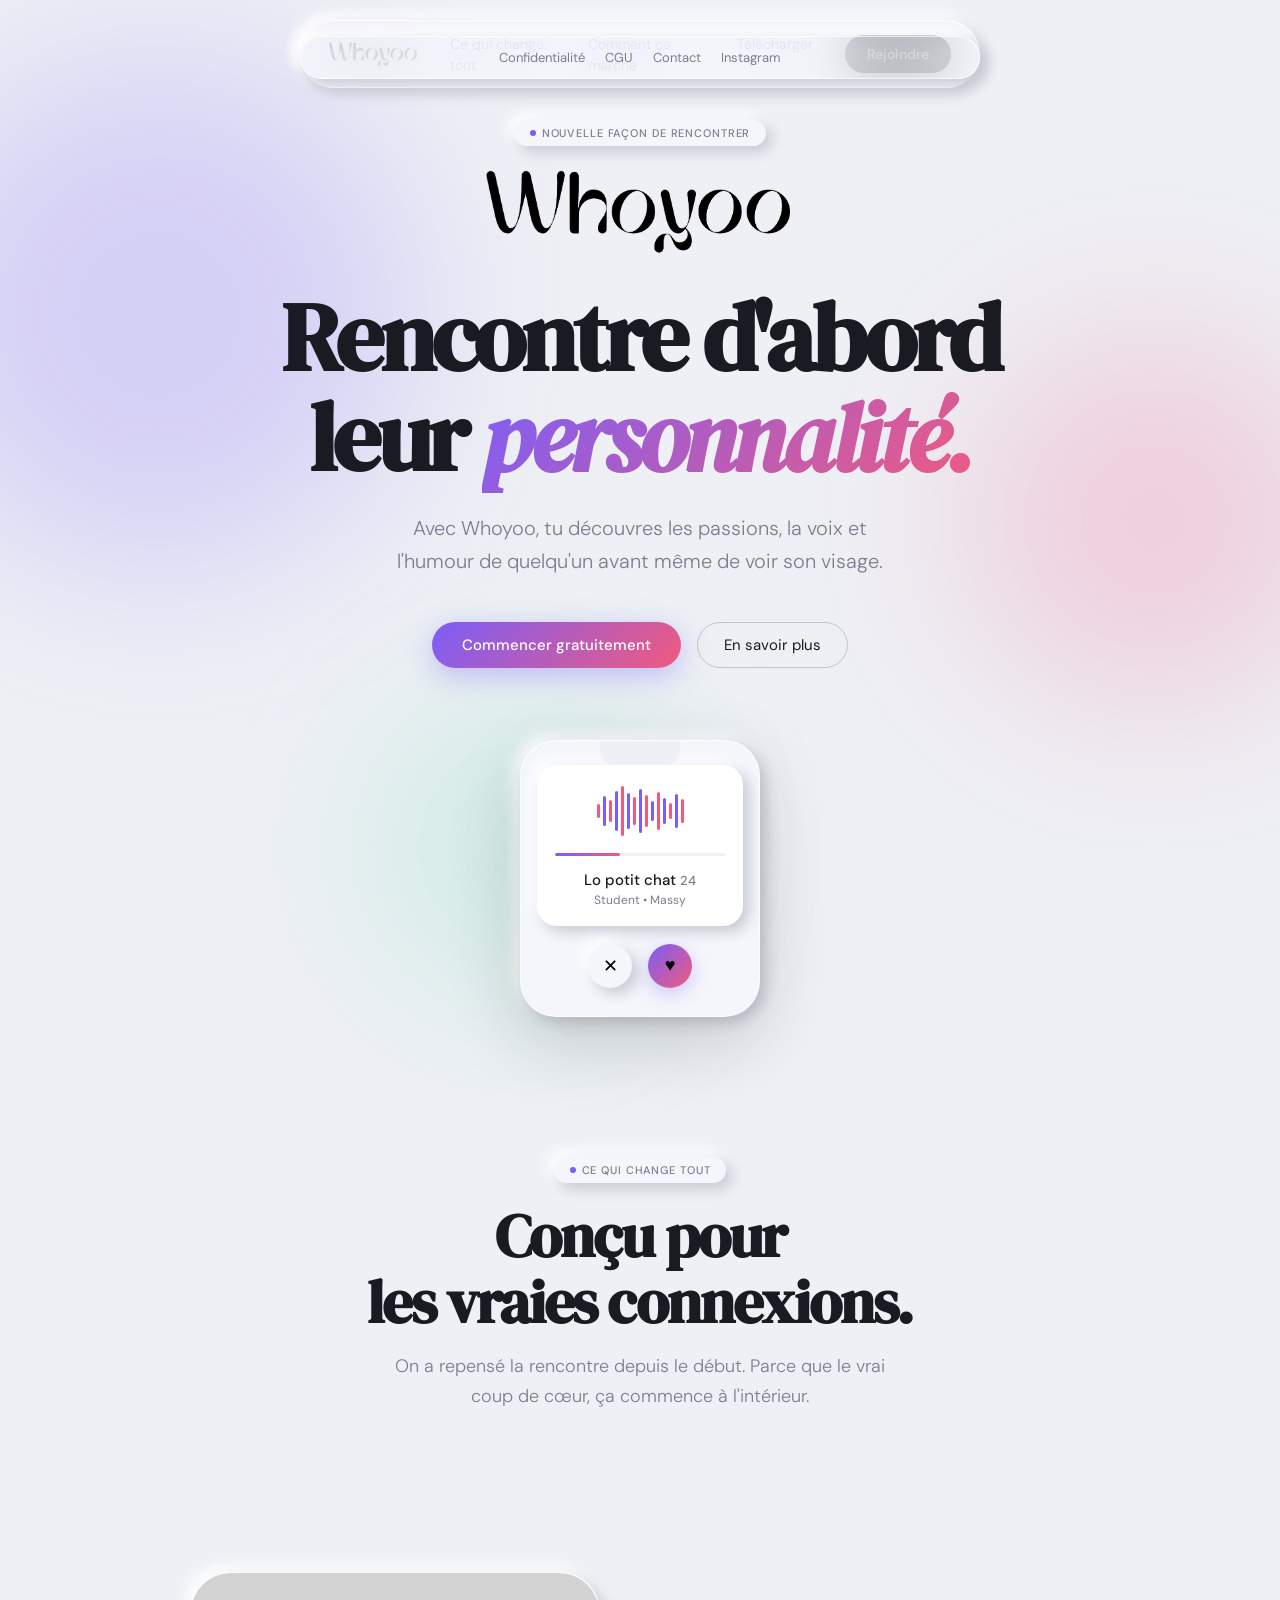
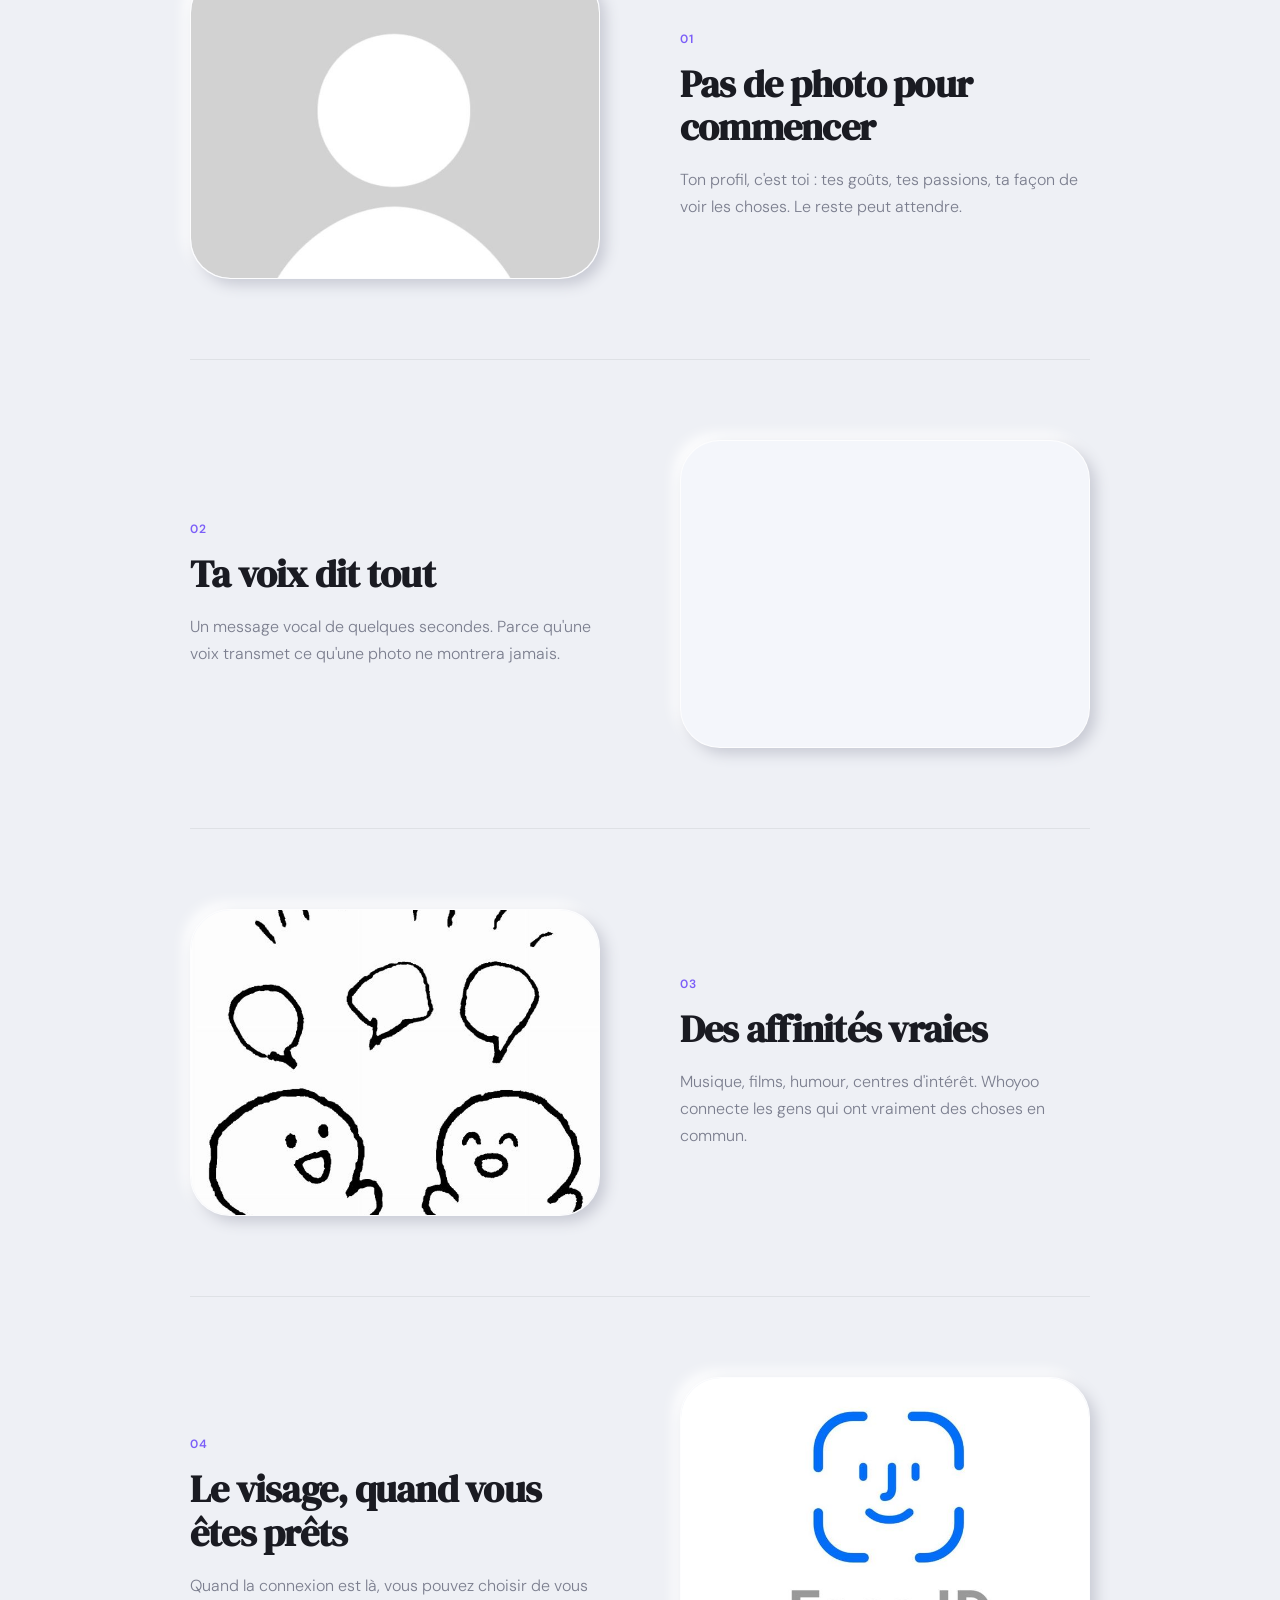
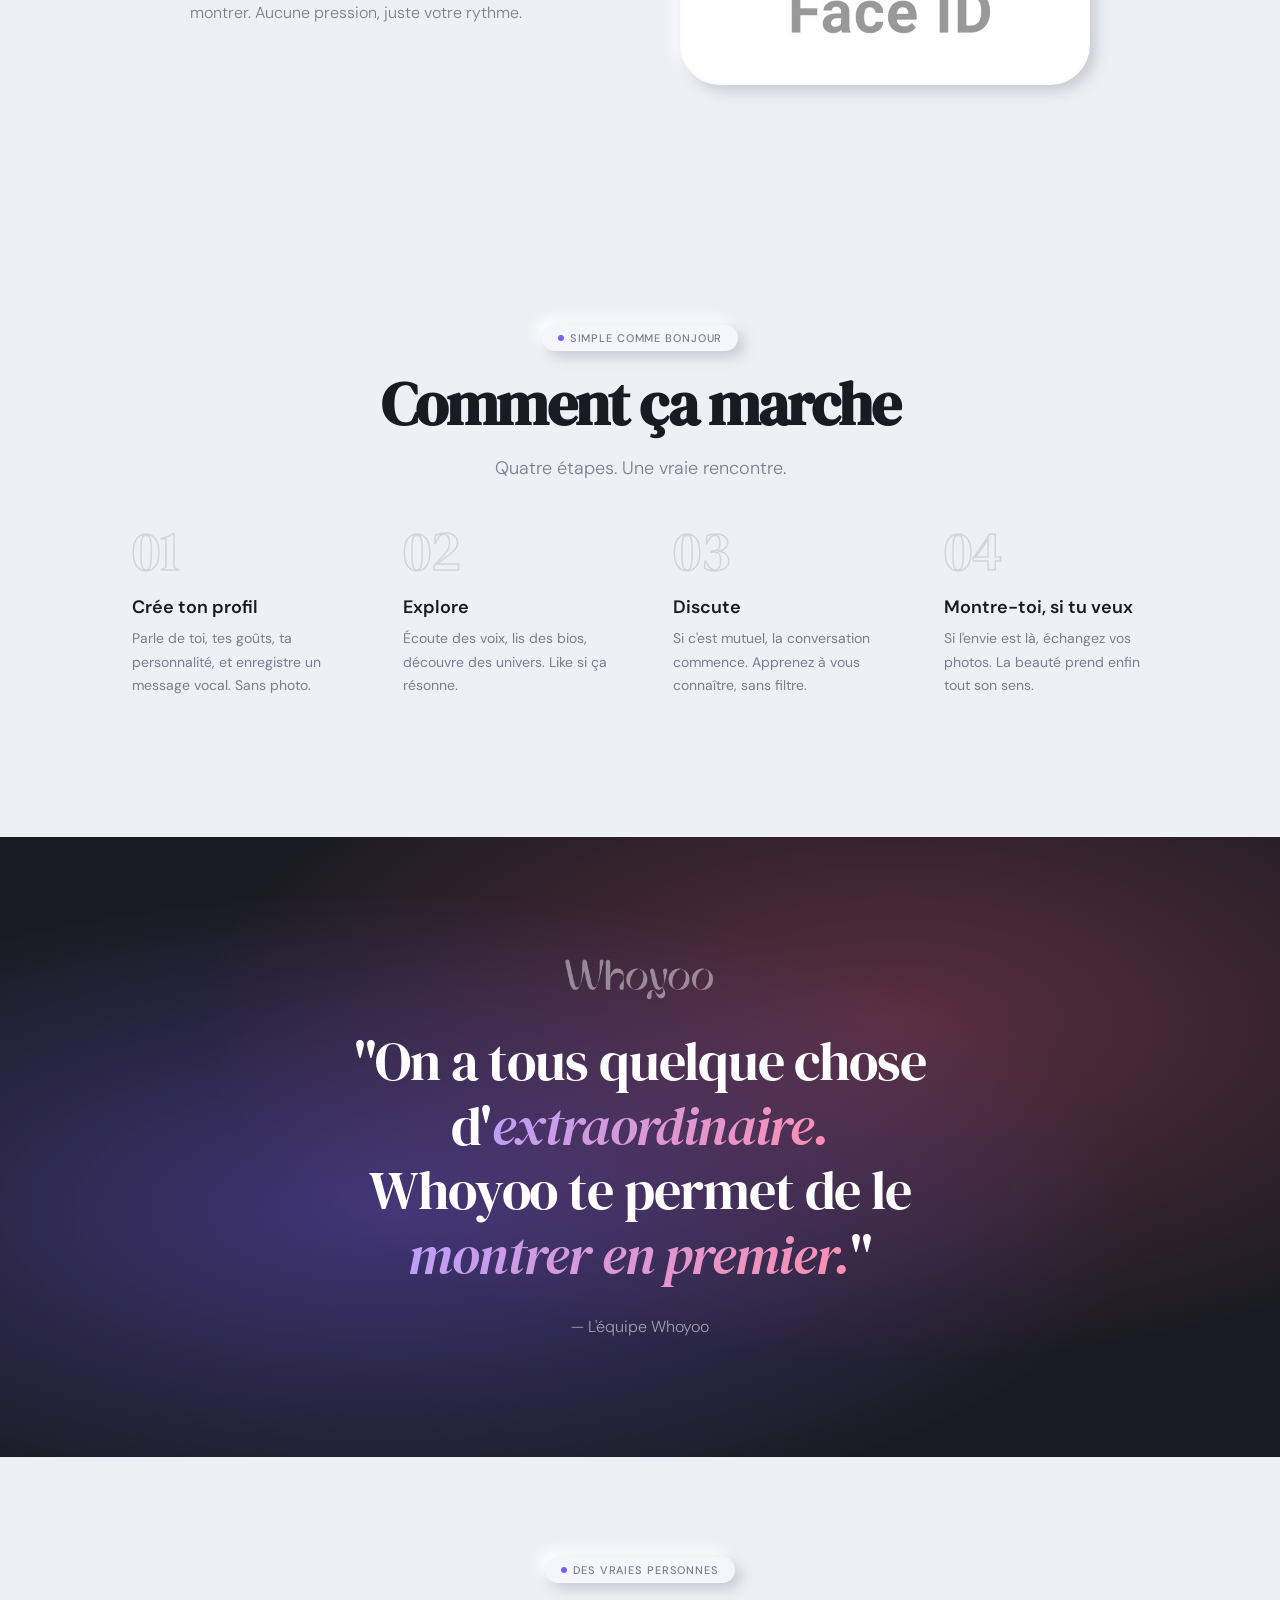
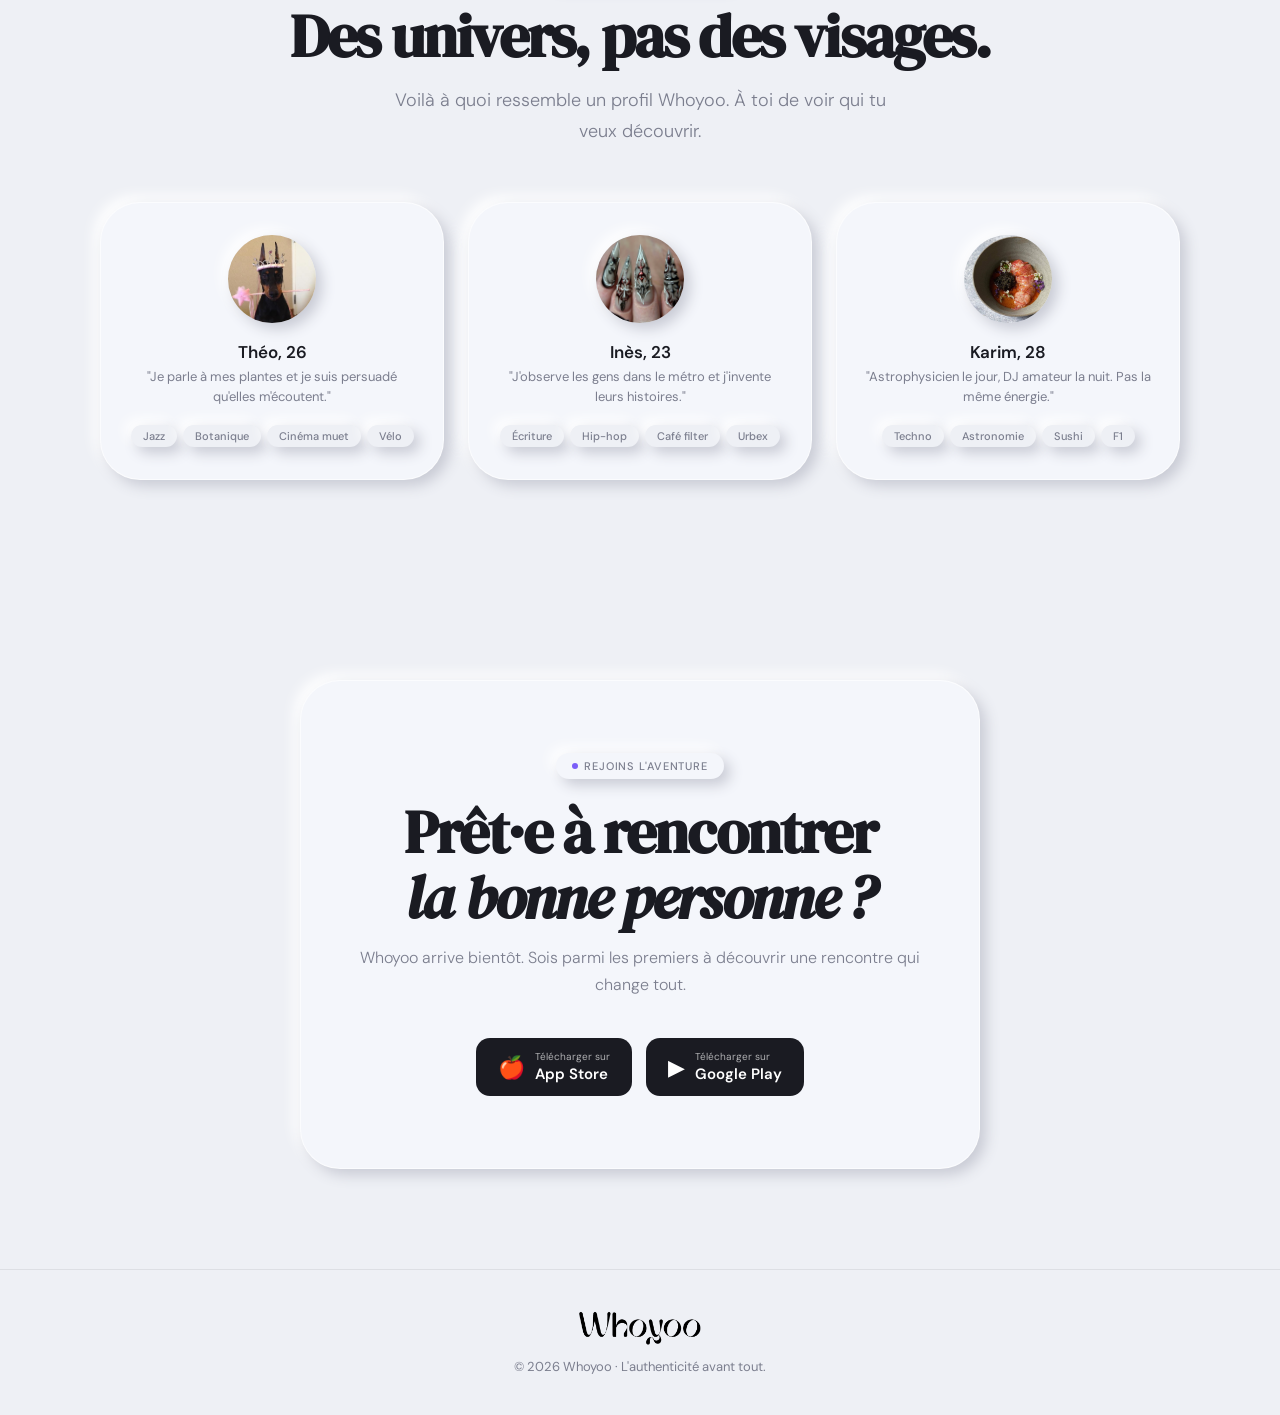
==== index.html @ b0f4180b "Rename landing_page_home.html to index.html" ====
<!DOCTYPE html>
<html lang="fr">
<head>
  <meta charset="UTF-8" />
  <meta name="viewport" content="width=device-width, initial-scale=1.0" />
  <title>Whoyoo — Meet the real them</title>
  <link rel="preconnect" href="https://fonts.googleapis.com" />
  <link href="https://fonts.googleapis.com/css2?family=DM+Serif+Display:ital@0;1&family=DM+Sans:ital,opsz,wght@0,9..40,300;0,9..40,400;0,9..40,500;1,9..40,300&display=swap" rel="stylesheet" />
  <link rel="stylesheet" href="style.css" />
</head>
<body>

  
  <nav>
    <a class="nav-logo" href="#"><img src="[data-uri]" alt="Whoyoo" style="height:26px; display:block;"></a>
    <ul class="nav-links">
      <li><a href="#features">Ce qui change tout</a></li>
      <li><a href="#how">Comment ça marche</a></li>
      <li><a href="#cta">Télécharger</a></li>
    </ul>
    <a href="#cta" class="btn-pill">Rejoindre</a>
  </nav>

  
  <div class="hero">
    <div class="blob blob-1"></div>
    <div class="blob blob-2"></div>
    <div class="blob blob-3"></div>

    <div class="tag hero-eyebrow"><span></span> Nouvelle façon de rencontrer</div>

    <img src="[data-uri]" alt="Whoyoo" style="height:90px; display:block; margin:0 auto 32px; filter: contrast(1.1);">
    <h1>Rencontre d'abord<br>leur <em>personnalité.</em></h1>

    <p>Avec Whoyoo, tu découvres les passions, la voix et l'humour de quelqu'un avant même de voir son visage.</p>

    <div class="hero-cta">
      <a href="#cta" class="btn-primary">Commencer gratuitement</a>
      <a href="#how" class="btn-outline">En savoir plus</a>
    </div>
    <div class="mockup-wrap">
      <div class="phone">
        <div class="p-card">
          <div class="p-waveform">
            <div class="p-bar"></div><div class="p-bar"></div><div class="p-bar"></div>
            <div class="p-bar"></div><div class="p-bar"></div><div class="p-bar"></div>
            <div class="p-bar"></div><div class="p-bar"></div><div class="p-bar"></div>
            <div class="p-bar"></div><div class="p-bar"></div><div class="p-bar"></div>
            <div class="p-bar"></div><div class="p-bar"></div><div class="p-bar"></div>
          </div>
          <div class="p-progress"><div class="p-progress-fill"></div></div>
          <div style="margin-top:14px;">
            <div class="p-name">Lo potit chat <span class="p-age">24</span></div>
            <div class="p-sub">Student • Massy</div>
          </div>
        </div>
        <div class="p-actions">
          <button class="p-btn">✕</button>
          <button class="p-btn like">♥</button>
        </div>
      </div>
    </div>
  </div>

  
  <div class="features" id="features">
    <div class="features-header reveal">
      <div class="tag"><span></span> Ce qui change tout</div>
      <h2>Conçu pour<br>les vraies connexions.</h2>
      <p class="lead" style="margin:12px auto 0;">On a repensé la rencontre depuis le début. Parce que le vrai coup de cœur, ça commence à l'intérieur.</p>
    </div>

    <div class="features-list">

      <div class="feat-row reveal">
        <div class="feat-visual"><img src="[data-uri]" alt="Pas de photo" /></div>
        <div class="feat-text">
          <div class="feat-num">01</div>
          <h3>Pas de photo pour commencer</h3>
          <p>Ton profil, c'est toi : tes goûts, tes passions, ta façon de voir les choses. Le reste peut attendre.</p>
        </div>
      </div>

      <div class="feat-row reverse reveal">
        <div class="feat-visual"><video autoplay loop muted playsinline style="width:100%;height:100%;object-fit:cover;border-radius:var(--r-lg);"><source src="voice.mov" type="video/quicktime"><source src="voice.mov" type="video/mp4"></video></div>
        <div class="feat-text">
          <div class="feat-num">02</div>
          <h3>Ta voix dit tout</h3>
          <p>Un message vocal de quelques secondes. Parce qu'une voix transmet ce qu'une photo ne montrera jamais.</p>
        </div>
      </div>

      <div class="feat-row reveal">
        <div class="feat-visual"><img src="[data-uri]" alt="Conversations" /></div>
        <div class="feat-text">
          <div class="feat-num">03</div>
          <h3>Des affinités vraies</h3>
          <p>Musique, films, humour, centres d'intérêt. Whoyoo connecte les gens qui ont vraiment des choses en commun.</p>
        </div>
      </div>

      <div class="feat-row reverse reveal">
        <div class="feat-visual"><img src="[data-uri]" alt="Révéler son visage" /></div>
        <div class="feat-text">
          <div class="feat-num">04</div>
          <h3>Le visage, quand vous êtes prêts</h3>
          <p>Quand la connexion est là, vous pouvez choisir de vous montrer. Aucune pression, juste votre rythme.</p>
        </div>
      </div>

    </div>
  </div>

  
  <div class="how" id="how">
    <div style="max-width:1080px; margin:0 auto 0; text-align:center;" class="reveal">
      <div class="tag"><span></span> Simple comme bonjour</div>
      <h2>Comment ça marche</h2>
      <p class="lead" style="margin:12px auto 0;">Quatre étapes. Une vraie rencontre.</p>
    </div>
    <div class="steps">
      <div class="step reveal">
        <div class="step-num">01</div>
        <h3>Crée ton profil</h3>
        <p>Parle de toi, tes goûts, ta personnalité, et enregistre un message vocal. Sans photo.</p>
      </div>
      <div class="step reveal">
        <div class="step-num">02</div>
        <h3>Explore</h3>
        <p>Écoute des voix, lis des bios, découvre des univers. Like si ça résonne.</p>
      </div>
      <div class="step reveal">
        <div class="step-num">03</div>
        <h3>Discute</h3>
        <p>Si c'est mutuel, la conversation commence. Apprenez à vous connaître, sans filtre.</p>
      </div>
      <div class="step reveal">
        <div class="step-num">04</div>
        <h3>Montre-toi, si tu veux</h3>
        <p>Si l'envie est là, échangez vos photos. La beauté prend enfin tout son sens.</p>
      </div>
    </div>
  </div>

  
  <div class="manifesto">
    <div class="manifesto-inner reveal">
      <img src="[data-uri]" alt="Whoyoo" style="height:44px; display:block; margin:0 auto 28px; filter:invert(1); opacity:0.45;">
      <blockquote>
        "On a tous quelque chose<br>d'<em>extraordinaire.</em><br>Whoyoo te permet de le<br><em>montrer en premier.</em>"
      </blockquote>
      <p class="manifesto-sub">— L'équipe Whoyoo</p>
    </div>
  </div>

  
  <div class="profiles" id="profiles">
    <div style="max-width:1080px; margin:0 auto; text-align:center;" class="reveal">
      <div class="tag"><span></span> Des vraies personnes</div>
      <h2>Des univers, pas des visages.</h2>
      <p class="lead" style="margin:12px auto 0;">Voilà à quoi ressemble un profil Whoyoo. À toi de voir qui tu veux découvrir.</p>
    </div>
    <div class="profiles-grid">

      <div class="profile-card reveal">
        <div class="avatar-ring"><img src="[data-uri]" alt="Théo" /></div>
        <div class="name">Théo, 26</div>
        <div class="desc">"Je parle à mes plantes et je suis persuadé qu'elles m'écoutent."</div>
        <div class="interest-tags">
          <span class="itag">Jazz</span>
          <span class="itag">Botanique</span>
          <span class="itag">Cinéma muet</span>
          <span class="itag">Vélo</span>
        </div>
      </div>

      <div class="profile-card reveal">
        <div class="avatar-ring"><img src="[data-uri]" alt="Inès" /></div>
        <div class="name">Inès, 23</div>
        <div class="desc">"J'observe les gens dans le métro et j'invente leurs histoires."</div>
        <div class="interest-tags">
          <span class="itag">Écriture</span>
          <span class="itag">Hip-hop</span>
          <span class="itag">Café filter</span>
          <span class="itag">Urbex</span>
        </div>
      </div>

      <div class="profile-card reveal">
        <div class="avatar-ring"><img src="[data-uri]" alt="Karim" /></div>
        <div class="name">Karim, 28</div>
        <div class="desc">"Astrophysicien le jour, DJ amateur la nuit. Pas la même énergie."</div>
        <div class="interest-tags">
          <span class="itag">Techno</span>
          <span class="itag">Astronomie</span>
          <span class="itag">Sushi</span>
          <span class="itag">F1</span>
        </div>
      </div>

    </div>
  </div>

  
  <div class="cta-section" id="cta">
    <div class="cta-box reveal">
      <div class="tag" style="justify-content:center;"><span></span> Rejoins l'aventure</div>
      <h2>Prêt·e à rencontrer<br><em>la bonne personne ?</em></h2>
      <p>Whoyoo arrive bientôt. Sois parmi les premiers à découvrir une rencontre qui change tout.</p>
      <div class="store-badges">
        <a href="#" class="store-badge">
          <span class="badge-icon">🍎</span>
          <div class="badge-text">
            <small>Télécharger sur</small>
            <span>App Store</span>
          </div>
        </a>
        <a href="#" class="store-badge">
          <span class="badge-icon">▶</span>
          <div class="badge-text">
            <small>Télécharger sur</small>
            <span>Google Play</span>
          </div>
        </a>
      </div>
    </div>
  </div>

  
  <footer>
    <div class="footer-logo"><img src="[data-uri]" alt="Whoyoo" style="height:36px; display:block; margin:0 auto 4px; filter:grayscale(1);"></div>
    <p>© 2026 Whoyoo · L'authenticité avant tout.</p>
    <nav>
      <a href="#">Confidentialité</a>
      <a href="#">CGU</a>
      <a href="#">Contact</a>
      <a href="#">Instagram</a>
    </nav>
  </footer>
  <script src="script.js"></script>

</body>
</html>
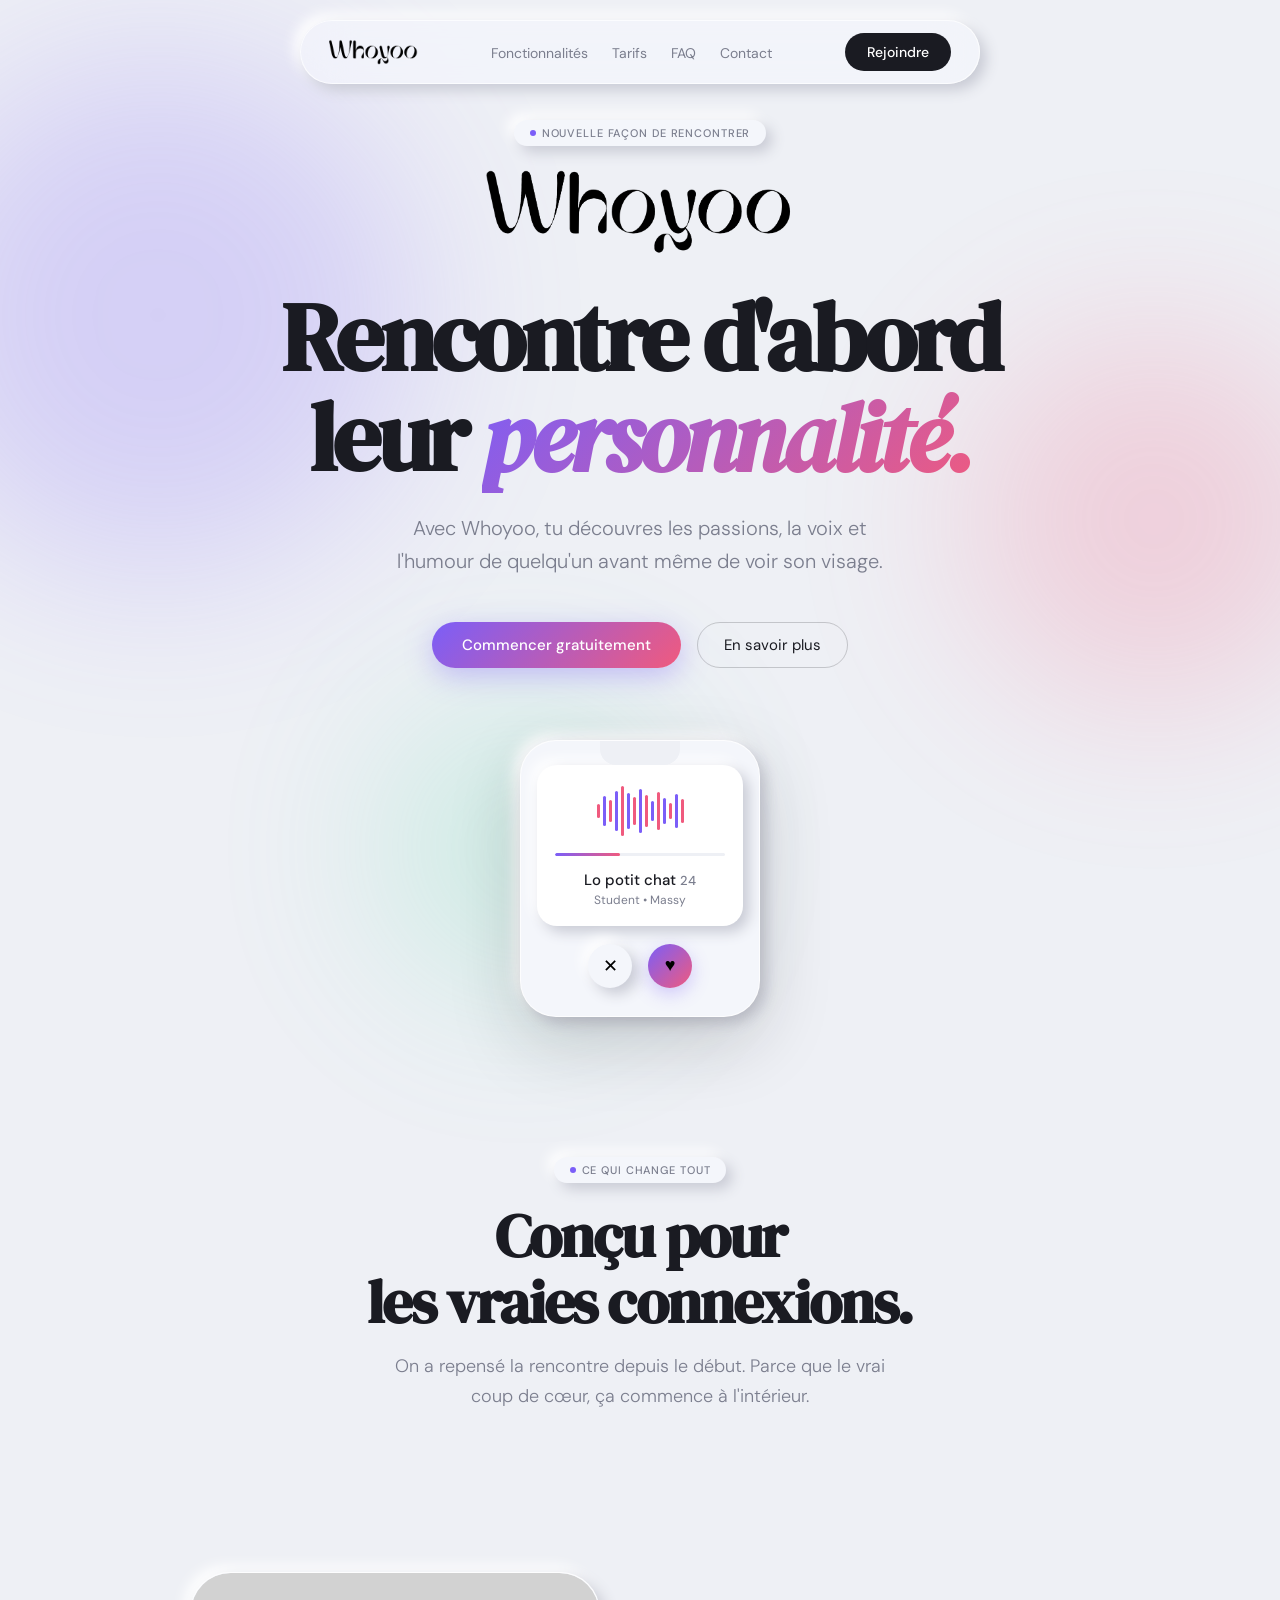
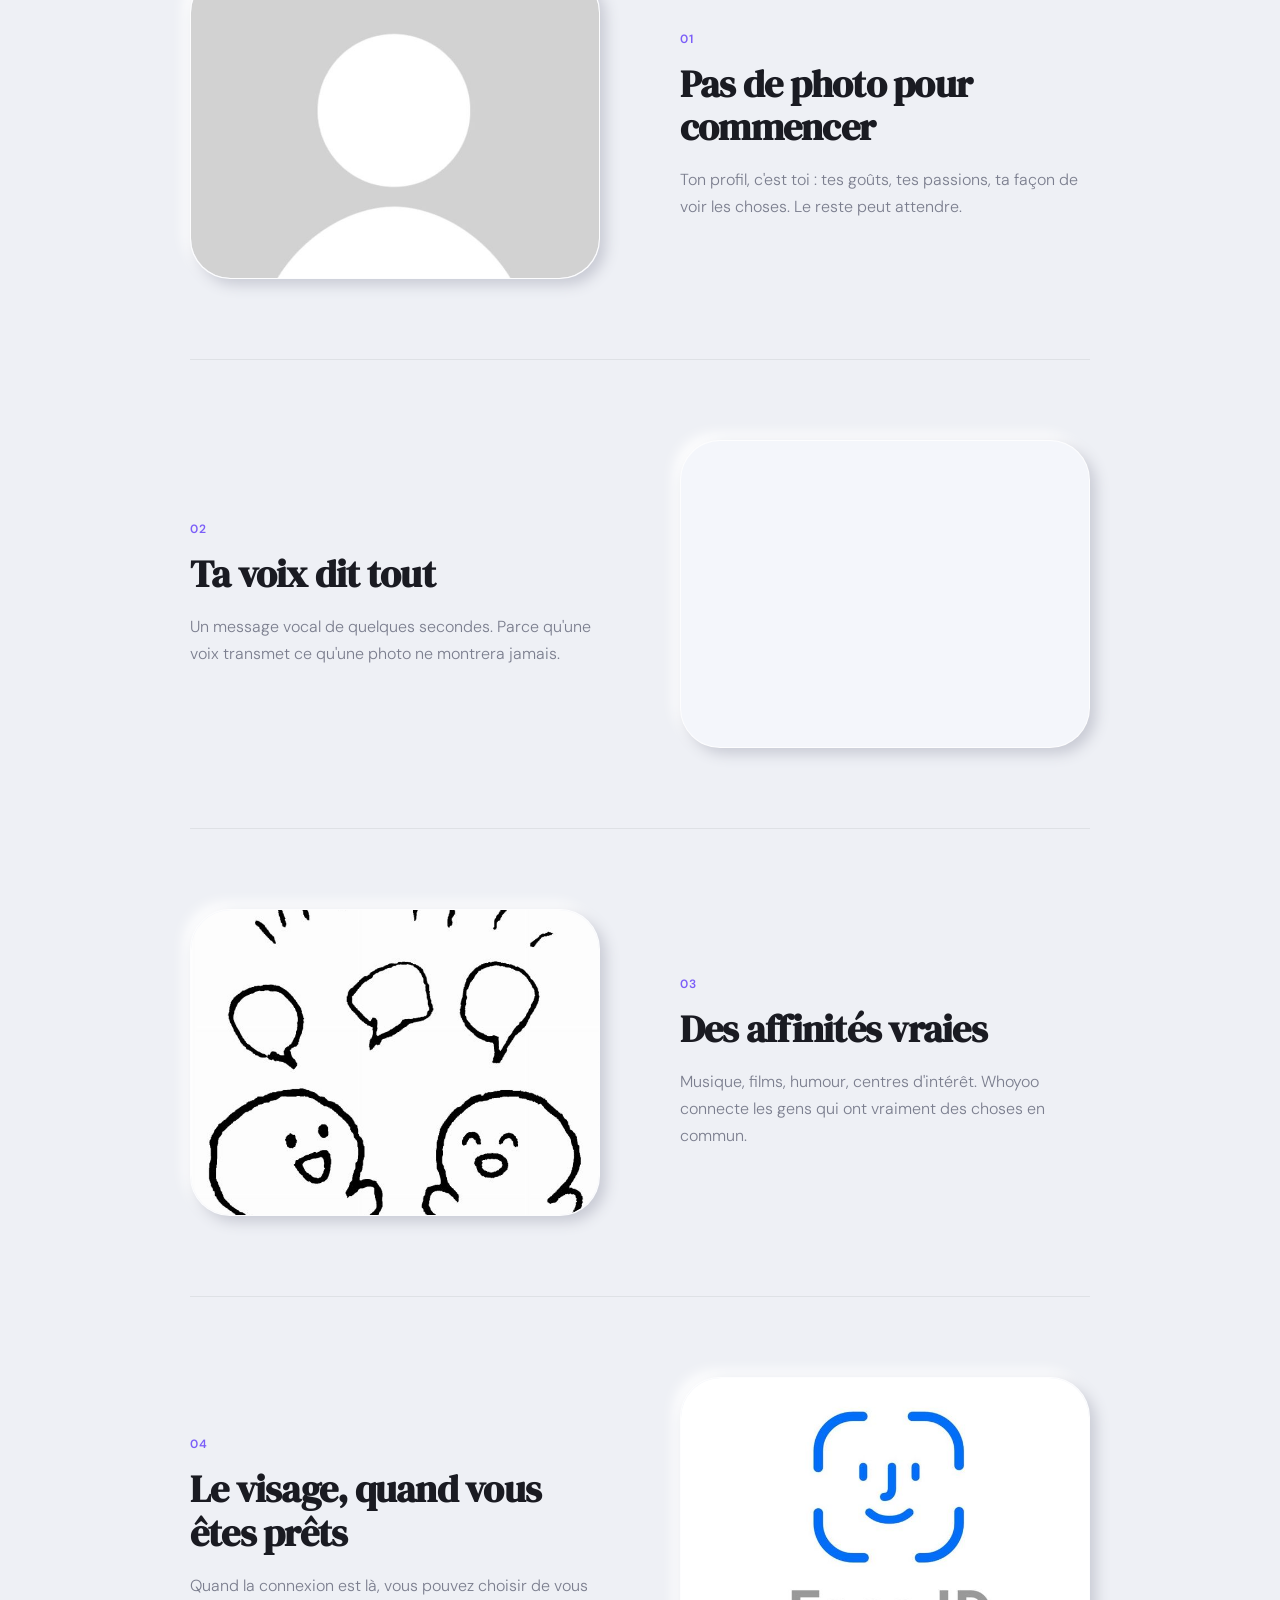
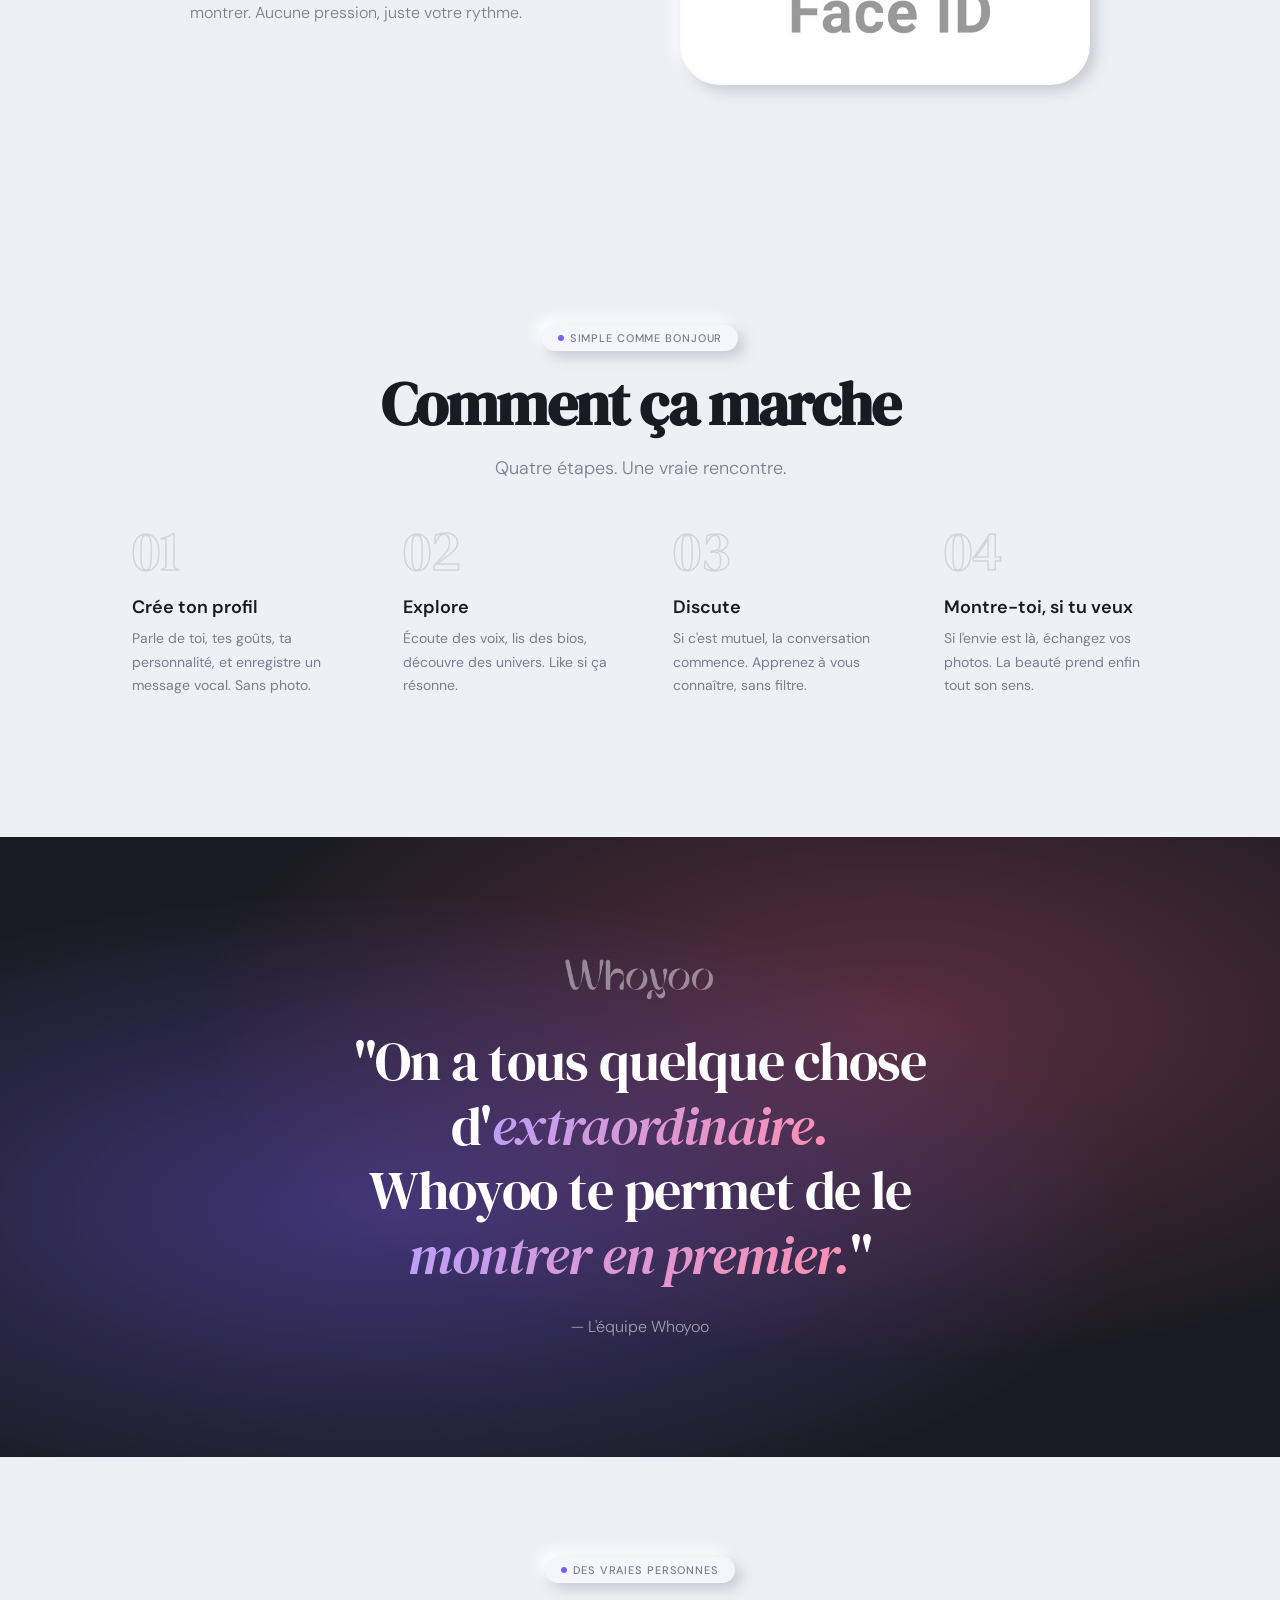
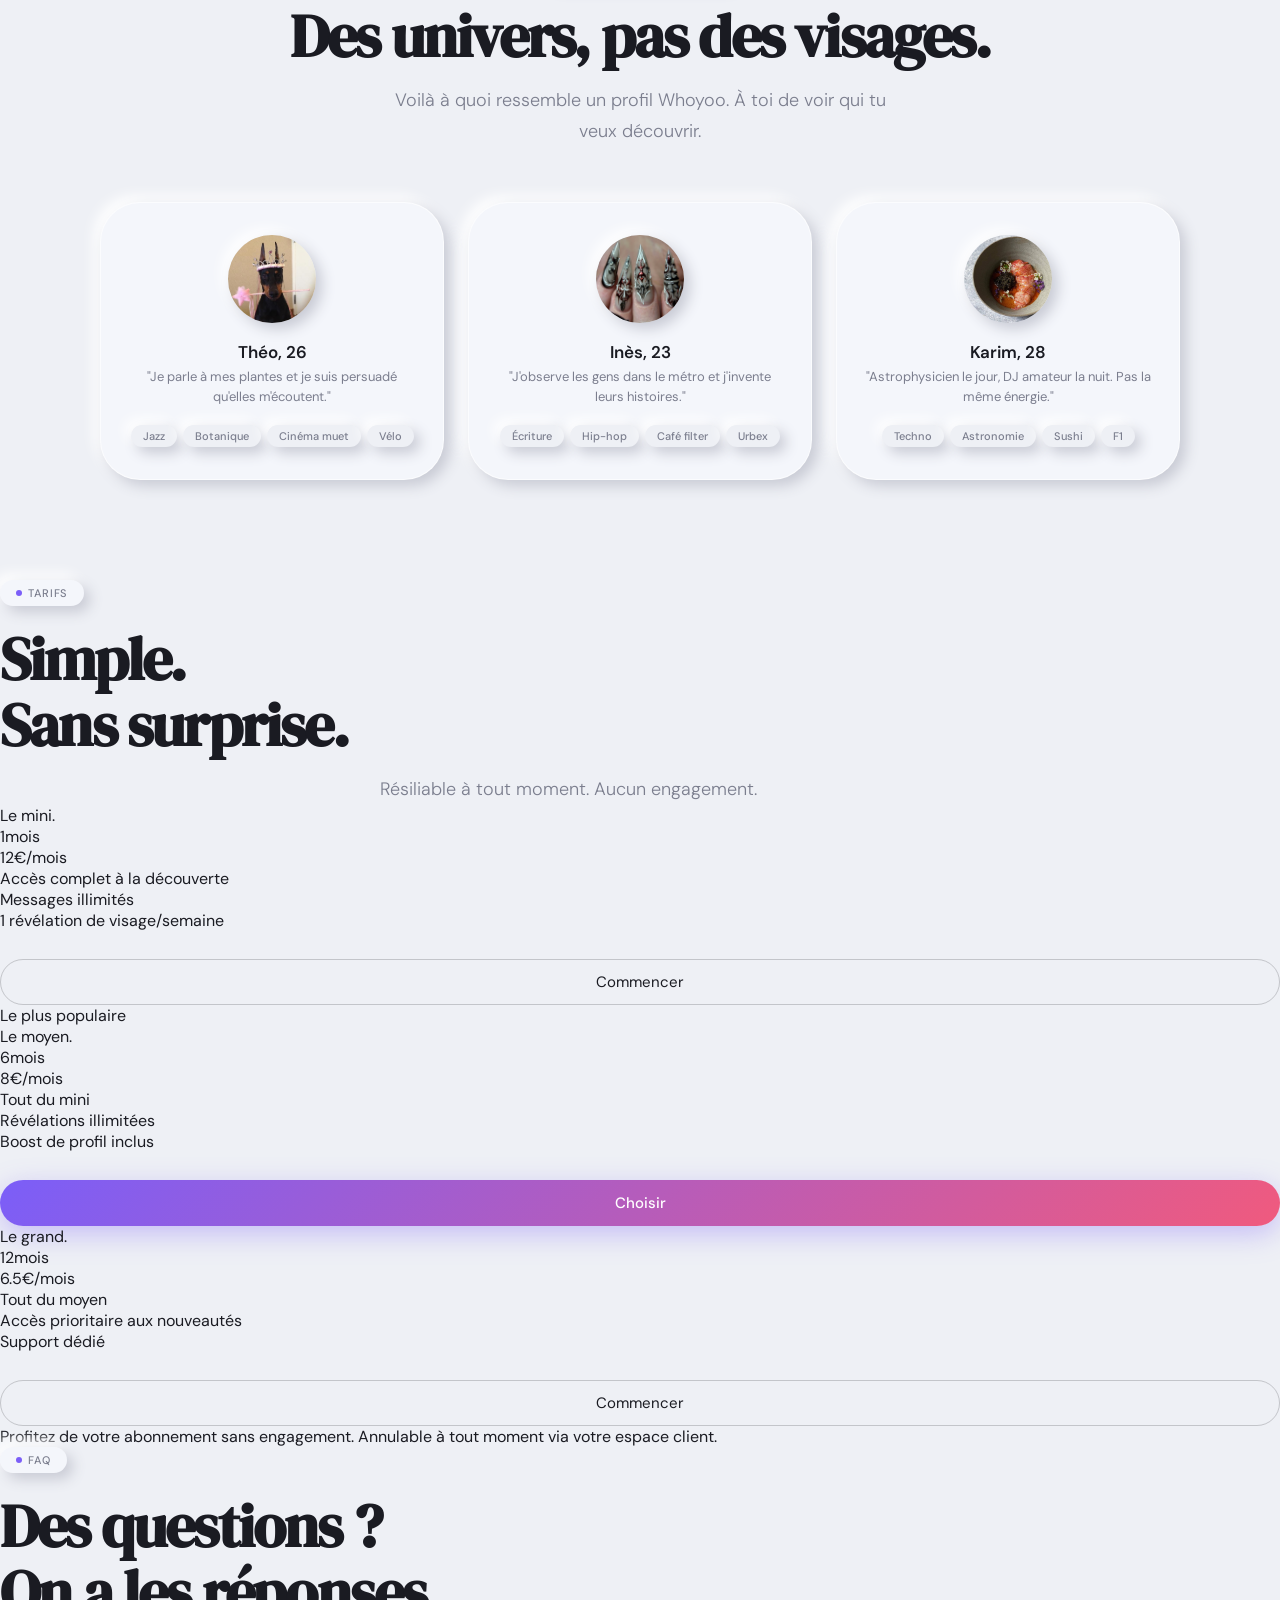
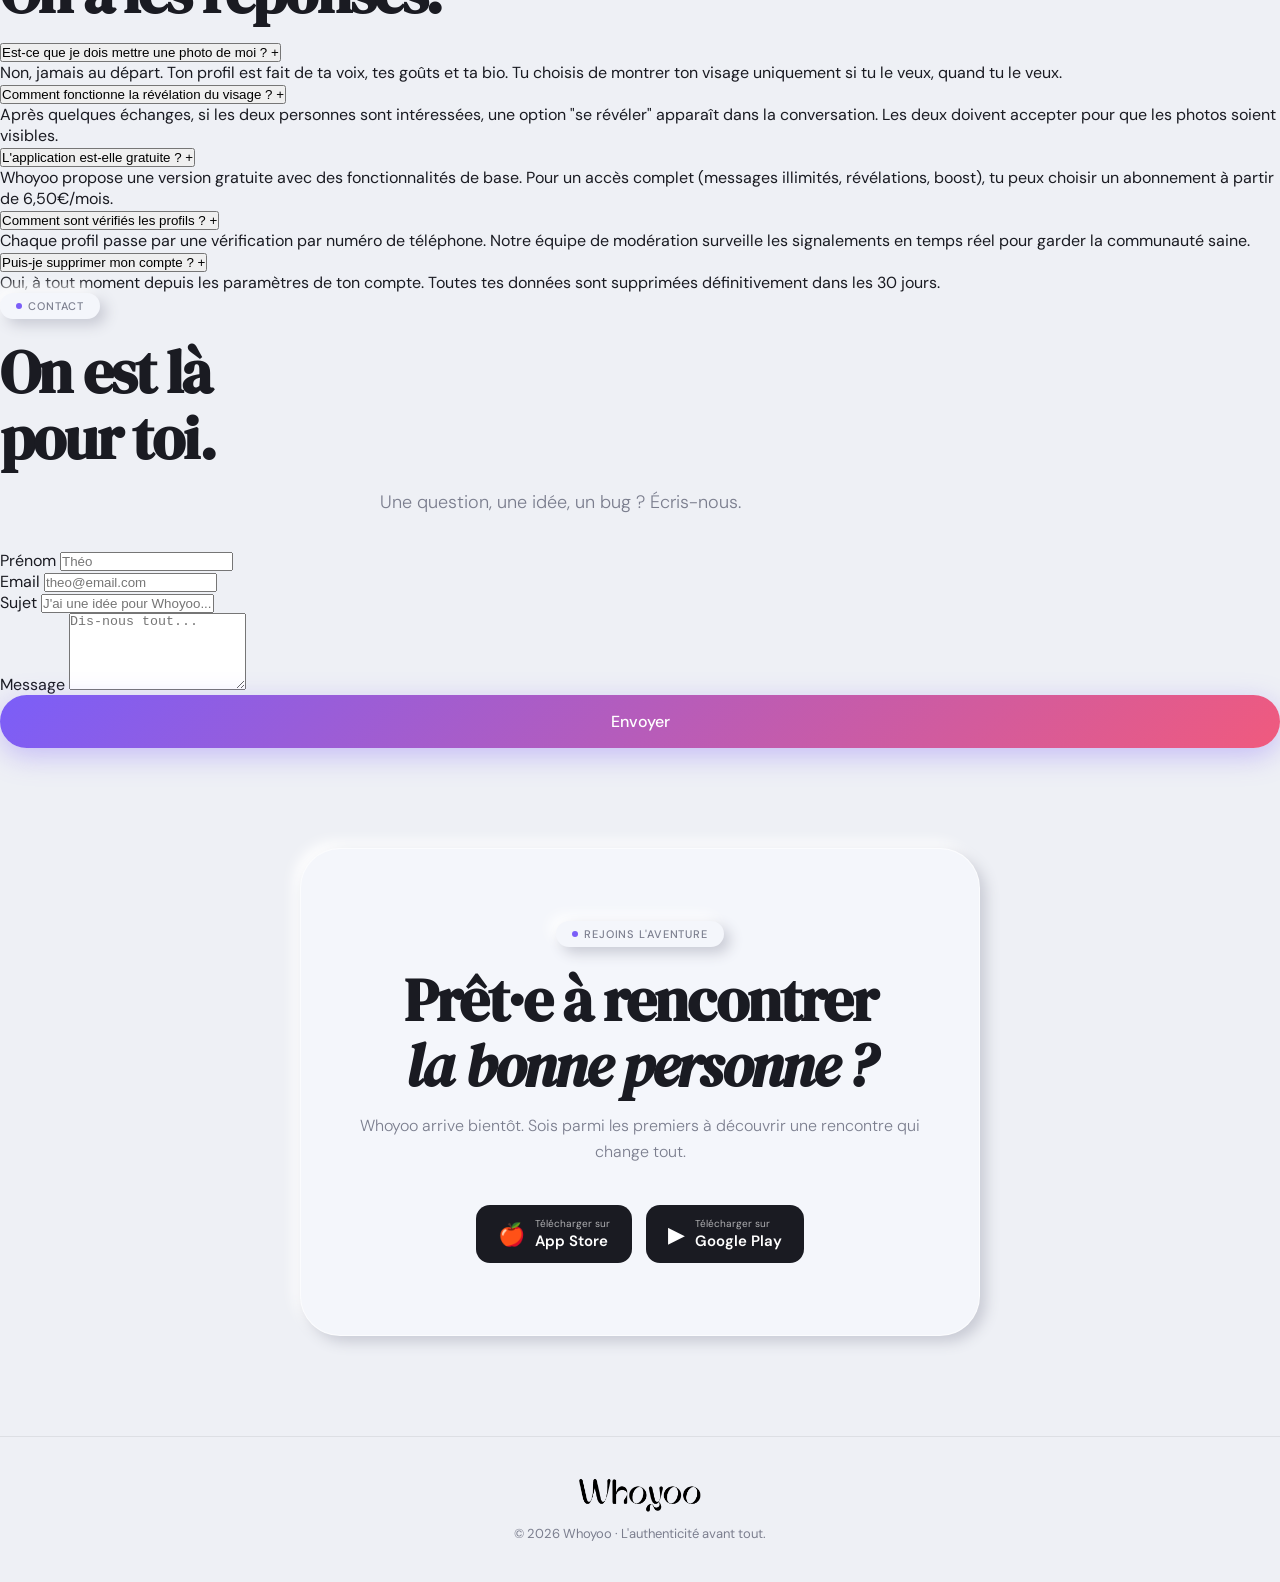
==== commit 1a5c7d23: "adding sections pages" ====
--- a/index.html
+++ b/index.html
@@ -14,9 +14,10 @@
   <nav>
     <a class="nav-logo" href="#"><img src="[data-uri]" alt="Whoyoo" style="height:26px; display:block;"></a>
     <ul class="nav-links">
-      <li><a href="#features">Ce qui change tout</a></li>
-      <li><a href="#how">Comment ça marche</a></li>
-      <li><a href="#cta">Télécharger</a></li>
+      <li><a href="#features">Fonctionnalités</a></li>
+      <li><a href="#pricing">Tarifs</a></li>
+      <li><a href="#faq">FAQ</a></li>
+      <li><a href="#contact">Contact</a></li>
     </ul>
     <a href="#cta" class="btn-pill">Rejoindre</a>
   </nav>
@@ -198,6 +199,150 @@
         </div>
       </div>
 
+    </div>
+  </div>
+
+
+
+  
+  <!-- PRICING -->
+  <div class="pricing-section" id="pricing">
+    <div class="pricing-header reveal">
+      <div class="tag"><span></span> Tarifs</div>
+      <h2>Simple.<br>Sans surprise.</h2>
+      <p class="lead" style="margin:12px auto 0;">Résiliable à tout moment. Aucun engagement.</p>
+    </div>
+    <div class="pricing-grid">
+
+      <div class="pricing-card reveal">
+        <div class="pricing-label">Le mini.</div>
+        <div class="pricing-duration">1<span class="pricing-unit">mois</span></div>
+        <div class="pricing-price">12<span class="pricing-currency">€/mois</span></div>
+        <ul class="pricing-features">
+          <li>Accès complet à la découverte</li>
+          <li>Messages illimités</li>
+          <li>1 révélation de visage/semaine</li>
+        </ul>
+        <a href="#cta" class="btn-outline" style="display:block;text-align:center;margin-top:28px;">Commencer</a>
+      </div>
+
+      <div class="pricing-card pricing-card-featured reveal">
+        <div class="pricing-badge">Le plus populaire</div>
+        <div class="pricing-label">Le moyen.</div>
+        <div class="pricing-duration">6<span class="pricing-unit">mois</span></div>
+        <div class="pricing-price">8<span class="pricing-currency">€/mois</span></div>
+        <ul class="pricing-features">
+          <li>Tout du mini</li>
+          <li>Révélations illimitées</li>
+          <li>Boost de profil inclus</li>
+        </ul>
+        <a href="#cta" class="btn-primary" style="display:block;text-align:center;margin-top:28px;">Choisir</a>
+      </div>
+
+      <div class="pricing-card reveal">
+        <div class="pricing-label">Le grand.</div>
+        <div class="pricing-duration">12<span class="pricing-unit">mois</span></div>
+        <div class="pricing-price">6.5<span class="pricing-currency">€/mois</span></div>
+        <ul class="pricing-features">
+          <li>Tout du moyen</li>
+          <li>Accès prioritaire aux nouveautés</li>
+          <li>Support dédié</li>
+        </ul>
+        <a href="#cta" class="btn-outline" style="display:block;text-align:center;margin-top:28px;">Commencer</a>
+      </div>
+
+    </div>
+    <p class="pricing-note">Profitez de votre abonnement sans engagement. Annulable à tout moment via votre espace client.</p>
+  </div>
+
+  <!-- FAQ -->
+  <div class="faq-section" id="faq">
+    <div class="faq-header reveal">
+      <div class="tag"><span></span> FAQ</div>
+      <h2>Des questions ?<br>On a les réponses.</h2>
+    </div>
+    <div class="faq-list">
+
+      <div class="faq-item reveal">
+        <button class="faq-question" onclick="toggleFaq(this)">
+          Est-ce que je dois mettre une photo de moi ?
+          <span class="faq-icon">+</span>
+        </button>
+        <div class="faq-answer">
+          <p>Non, jamais au départ. Ton profil est fait de ta voix, tes goûts et ta bio. Tu choisis de montrer ton visage uniquement si tu le veux, quand tu le veux.</p>
+        </div>
+      </div>
+
+      <div class="faq-item reveal">
+        <button class="faq-question" onclick="toggleFaq(this)">
+          Comment fonctionne la révélation du visage ?
+          <span class="faq-icon">+</span>
+        </button>
+        <div class="faq-answer">
+          <p>Après quelques échanges, si les deux personnes sont intéressées, une option "se révéler" apparaît dans la conversation. Les deux doivent accepter pour que les photos soient visibles.</p>
+        </div>
+      </div>
+
+      <div class="faq-item reveal">
+        <button class="faq-question" onclick="toggleFaq(this)">
+          L'application est-elle gratuite ?
+          <span class="faq-icon">+</span>
+        </button>
+        <div class="faq-answer">
+          <p>Whoyoo propose une version gratuite avec des fonctionnalités de base. Pour un accès complet (messages illimités, révélations, boost), tu peux choisir un abonnement à partir de 6,50€/mois.</p>
+        </div>
+      </div>
+
+      <div class="faq-item reveal">
+        <button class="faq-question" onclick="toggleFaq(this)">
+          Comment sont vérifiés les profils ?
+          <span class="faq-icon">+</span>
+        </button>
+        <div class="faq-answer">
+          <p>Chaque profil passe par une vérification par numéro de téléphone. Notre équipe de modération surveille les signalements en temps réel pour garder la communauté saine.</p>
+        </div>
+      </div>
+
+      <div class="faq-item reveal">
+        <button class="faq-question" onclick="toggleFaq(this)">
+          Puis-je supprimer mon compte ?
+          <span class="faq-icon">+</span>
+        </button>
+        <div class="faq-answer">
+          <p>Oui, à tout moment depuis les paramètres de ton compte. Toutes tes données sont supprimées définitivement dans les 30 jours.</p>
+        </div>
+      </div>
+
+    </div>
+  </div>
+
+  <!-- CONTACT -->
+  <div class="contact-section" id="contact">
+    <div class="contact-inner reveal">
+      <div class="tag"><span></span> Contact</div>
+      <h2>On est là<br>pour toi.</h2>
+      <p class="lead" style="margin:12px auto 32px;">Une question, une idée, un bug ? Écris-nous.</p>
+      <div class="contact-form">
+        <div class="form-row">
+          <div class="form-group">
+            <label>Prénom</label>
+            <input type="text" placeholder="Théo" />
+          </div>
+          <div class="form-group">
+            <label>Email</label>
+            <input type="email" placeholder="theo@email.com" />
+          </div>
+        </div>
+        <div class="form-group">
+          <label>Sujet</label>
+          <input type="text" placeholder="J'ai une idée pour Whoyoo..." />
+        </div>
+        <div class="form-group">
+          <label>Message</label>
+          <textarea rows="5" placeholder="Dis-nous tout..."></textarea>
+        </div>
+        <button class="btn-primary" style="width:100%;padding:16px;font-size:16px;">Envoyer</button>
+      </div>
     </div>
   </div>
 
@@ -226,16 +371,10 @@
     </div>
   </div>
 
-  
-  <footer>
+    <footer>
     <div class="footer-logo"><img src="[data-uri]" alt="Whoyoo" style="height:36px; display:block; margin:0 auto 4px; filter:grayscale(1);"></div>
     <p>© 2026 Whoyoo · L'authenticité avant tout.</p>
-    <nav>
-      <a href="#">Confidentialité</a>
-      <a href="#">CGU</a>
-      <a href="#">Contact</a>
-      <a href="#">Instagram</a>
-    </nav>
+
   </footer>
   <script src="script.js"></script>
 
